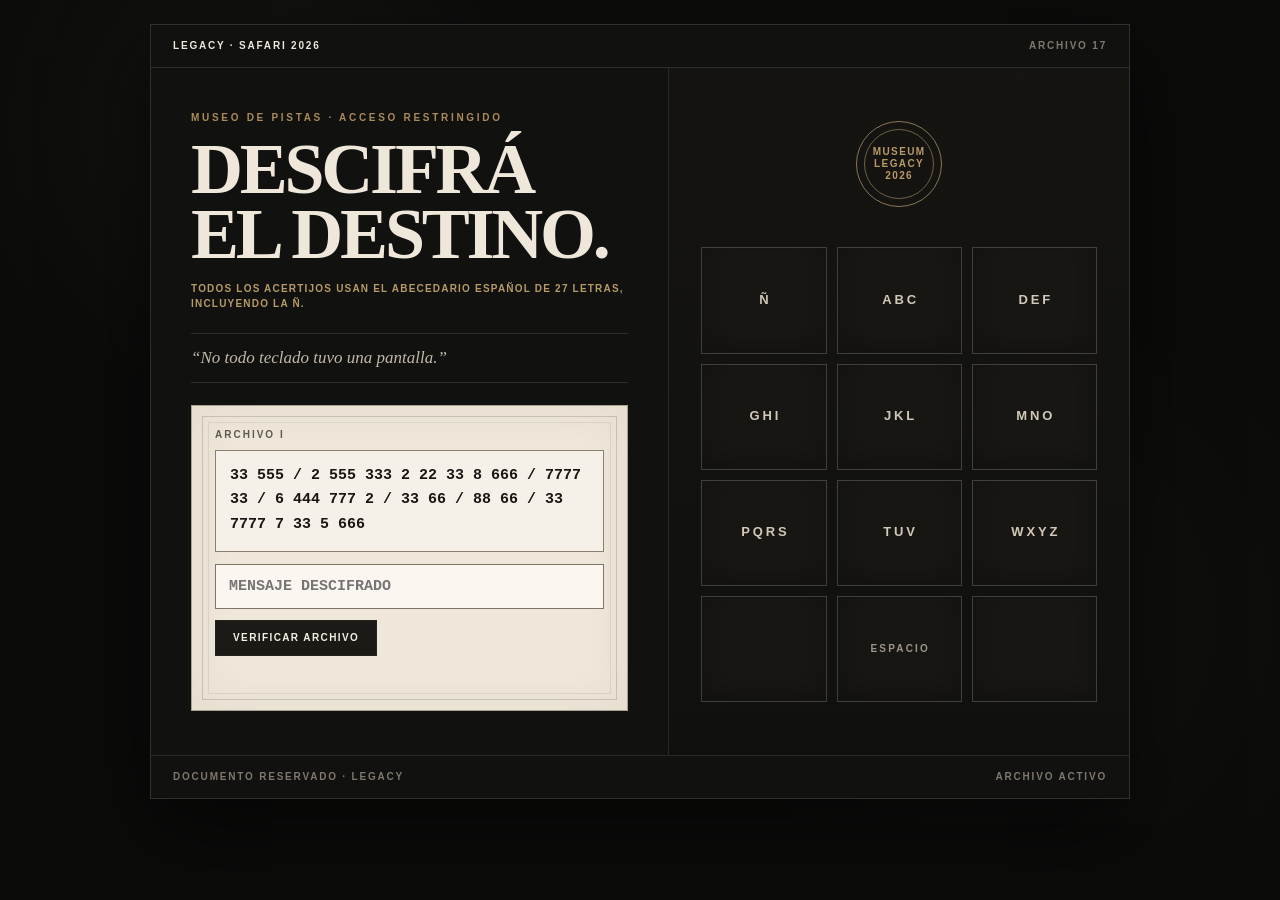
==== comodin-cifrado/index.html @ 9d167f54 "Move Legacy puzzle to aesthetic comodin-cifrado URL" ====
<!DOCTYPE html>
<html lang="es">
<head>
<meta charset="UTF-8" />
<meta name="viewport" content="width=device-width, initial-scale=1.0" />
<meta name="theme-color" content="#0b0b0a" />
<meta name="robots" content="noindex,nofollow,noarchive,nosnippet,noimageindex" />
<meta name="googlebot" content="noindex,nofollow,noarchive,nosnippet,noimageindex" />
<meta name="bingbot" content="noindex,nofollow,noarchive,nosnippet,noimageindex" />
<meta name="referrer" content="no-referrer" />
<title>Archivo 17</title>
<style>
:root{--paper:#eee7da;--gold:#a98b58;--ink:#171613;--dark:#0b0b0a}
*{box-sizing:border-box}html,body{margin:0;min-height:100%;font-family:Georgia,"Times New Roman",serif;background:#0b0b0a;color:var(--paper)}
body{display:flex;align-items:center;justify-content:center;padding:24px;background:radial-gradient(circle at 20% 15%,rgba(255,255,255,.035),transparent 24%),radial-gradient(circle at 80% 75%,rgba(255,255,255,.025),transparent 28%),#0b0b0a}
.shell{width:min(980px,100%);border:1px solid rgba(255,255,255,.13);background:#11110f;box-shadow:0 30px 80px rgba(0,0,0,.55)}
.topbar,.footer{display:flex;justify-content:space-between;gap:16px;align-items:center;padding:15px 22px;font:700 10px/1.2 Arial,sans-serif;letter-spacing:.18em;color:#7f786e;text-transform:uppercase}.topbar{border-bottom:1px solid rgba(255,255,255,.12)}.footer{border-top:1px solid rgba(255,255,255,.1)}.brand{color:#eee7da}
.grid{display:grid;grid-template-columns:1.06fr .94fr}.left{padding:44px 40px;border-right:1px solid rgba(255,255,255,.1)}.right{padding:38px 32px;background:linear-gradient(180deg,#151411,#10100e);display:flex;flex-direction:column;justify-content:center}
.eyebrow{font:700 10px/1.2 Arial,sans-serif;letter-spacing:.27em;color:var(--gold);text-transform:uppercase}h1{font-size:clamp(42px,7vw,72px);line-height:.9;margin:13px 0 14px;letter-spacing:-.045em}.alphabet-note{margin:0 0 22px;color:#b79a67;font:700 10px/1.5 Arial,sans-serif;letter-spacing:.12em;text-transform:uppercase}.hint{margin-bottom:22px;padding:14px 0;border-top:1px solid rgba(255,255,255,.12);border-bottom:1px solid rgba(255,255,255,.12)}.hint p{margin:0;color:#c2b8a8;font-size:17px;font-style:italic}
.card{background:var(--paper);color:var(--ink);border:1px solid #aaa08e;box-shadow:inset 0 0 45px rgba(120,90,45,.08);padding:23px;position:relative}.card:before,.card:after{content:"";position:absolute;inset:10px;border:1px solid rgba(40,35,28,.18);pointer-events:none}.card:after{inset:16px;border-color:rgba(40,35,28,.09)}
.stage{position:relative;z-index:1}.stage+.stage{display:none;margin-top:24px;padding-top:22px;border-top:1px solid #998f80}.stage.open{display:block;animation:rise .45s ease}.label{font:700 10px/1.2 Arial,sans-serif;letter-spacing:.2em;text-transform:uppercase;color:#5f594f;margin-bottom:9px}.code{padding:13px 14px;border:1px solid #8b806f;background:#f6f1e8;font:600 15px/1.65 "Courier New",monospace;word-break:break-word}.answer{width:100%;margin-top:12px;border:1px solid #7f7564;background:#fbf7f0;color:#1d1a16;padding:12px 13px;font:600 15px/1.3 "Courier New",monospace;outline:none;text-transform:uppercase}.answer:focus{border-color:#1d1a16;box-shadow:0 0 0 2px rgba(29,26,22,.1)}
.actions{display:flex;gap:10px;margin-top:11px;flex-wrap:wrap}button{appearance:none;border:1px solid #25231e;background:#1b1a17;color:#f4eee3;padding:12px 17px;font:700 10px/1 Arial,sans-serif;letter-spacing:.14em;text-transform:uppercase;cursor:pointer}.feedback{min-height:20px;margin-top:11px;font:700 10px/1.4 Arial,sans-serif;letter-spacing:.1em;text-transform:uppercase;color:#6f675d}.feedback.ok{color:#58633e}.feedback.bad{color:#8a4f49}
.mirror-wrap{position:relative;padding:16px 14px;border:1px solid #8b806f;background:#f6f1e8;text-align:center}.mirror-code{font:700 19px/1.6 "Courier New",monospace;letter-spacing:.08em;word-break:break-word}.mirror-line{height:1px;background:linear-gradient(90deg,transparent,#9c8f7b,transparent);margin:10px 0}.mirror-mark{font:700 10px/1.6 Arial,sans-serif;letter-spacing:.22em;color:#867b6b;text-transform:uppercase}
.keypad{display:grid;grid-template-columns:repeat(3,1fr);gap:10px;margin-top:22px}.key{aspect-ratio:1.18/1;border:1px solid rgba(255,255,255,.18);display:flex;align-items:center;justify-content:center;background:#171613;box-shadow:inset 0 -8px 20px rgba(0,0,0,.23)}.letters{font:700 13px/1.45 Arial,sans-serif;letter-spacing:.22em;color:#d2c8b8;text-align:center;padding-left:.22em}.space .letters{font-size:10px;color:#9e9588}.seal{width:86px;height:86px;border:1px solid #8b7654;border-radius:50%;display:grid;place-items:center;margin:0 auto 18px;color:#b79a67;font:700 10px/1.2 Arial,sans-serif;letter-spacing:.14em;text-align:center;position:relative}.seal:before{content:"";position:absolute;inset:7px;border:1px solid #6f6047;border-radius:50%}
.success{display:none;margin-top:14px;padding:18px;border:1px solid #7c806c;background:#e8eadf;text-align:center}.success.show{display:block;animation:rise .45s ease}.success small{display:block;font:800 10px/1.2 Arial,sans-serif;letter-spacing:.18em;text-transform:uppercase;margin-bottom:7px;color:#5a6148}.success strong{font-size:26px}
@keyframes rise{from{opacity:0;transform:translateY(8px)}to{opacity:1;transform:none}}
@media(max-width:780px){body{padding:10px;align-items:flex-start}.grid{grid-template-columns:1fr}.left{border-right:0;border-bottom:1px solid rgba(255,255,255,.1);padding:30px 20px}.right{padding:28px 20px}h1{font-size:52px}.footer{flex-direction:column;align-items:flex-start}.topbar,.footer{padding-left:13px;padding-right:13px}}
@media(max-width:420px){h1{font-size:43px}.card{padding:17px}.code,.answer{font-size:13px}.letters{font-size:11px}.mirror-code{font-size:16px}button{width:100%}}
</style>
</head>
<body>
<main class="shell">
<div class="topbar"><div class="brand">LEGACY · SAFARI 2026</div><div>ARCHIVO 17</div></div>
<section class="grid">
<div class="left">
<div class="eyebrow">Museo de pistas · acceso restringido</div>
<h1>DESCIFRÁ<br>EL DESTINO.</h1>
<div class="alphabet-note">Todos los acertijos usan el abecedario español de 27 letras, incluyendo la Ñ.</div>
<div class="hint"><p>“No todo teclado tuvo una pantalla.”</p></div>
<div class="card">
<section class="stage" id="s1">
<div class="label">Archivo I</div>
<div class="code">33 555 / 2 555 333 2 22 33 8 666 / 7777 33 / 6 444 777 2 / 33 66 / 88 66 / 33 7777 7 33 5 666</div>
<input id="a1" class="answer" autocomplete="off" spellcheck="false" placeholder="MENSAJE DESCIFRADO" />
<div class="actions"><button id="b1" type="button">Verificar archivo</button></div><div id="f1" class="feedback"></div>
</section>
<section class="stage" id="s2">
<div class="label">Archivo II · Espejo</div>
<div class="mirror-wrap">
<div class="mirror-code">IVGILXVWV GIVH B OVV ZO IVEVH</div>
<div class="mirror-line"></div>
<div class="mirror-mark">A → Z &nbsp;&nbsp; B → Y</div>
</div>
<input id="a2" class="answer" autocomplete="off" spellcheck="false" placeholder="MENSAJE DESCIFRADO" />
<div class="actions"><button id="b2" type="button">Verificar archivo</button></div><div id="f2" class="feedback"></div>
</section>
<section class="stage" id="s3">
<div class="label">Archivo III</div>
<div class="code">VRLUBN</div>
<input id="a3" class="answer" autocomplete="off" spellcheck="false" placeholder="DESTINO FINAL" />
<div class="actions"><button id="b3" type="button">Abrir destino</button></div><div id="f3" class="feedback"></div>
<div id="success" class="success"><small>Destino desbloqueado</small><strong id="destination"></strong></div>
</section>
</div>
</div>
<aside class="right">
<div class="seal">MUSEUM<br>LEGACY<br>2026</div>
<div class="keypad" aria-label="Clave visual del teclado antiguo">
<div class="key"><div class="letters">Ñ</div></div>
<div class="key"><div class="letters">ABC</div></div>
<div class="key"><div class="letters">DEF</div></div>
<div class="key"><div class="letters">GHI</div></div>
<div class="key"><div class="letters">JKL</div></div>
<div class="key"><div class="letters">MNO</div></div>
<div class="key"><div class="letters">PQRS</div></div>
<div class="key"><div class="letters">TUV</div></div>
<div class="key"><div class="letters">WXYZ</div></div>
<div class="key" aria-hidden="true"></div>
<div class="key space"><div class="letters">ESPACIO</div></div>
<div class="key" aria-hidden="true"></div>
</div>
</aside>
</section>
<div class="footer"><span>Documento reservado · Legacy</span><span>Archivo activo</span></div>
</main>
<script>
const H1='f5ad1cf3dd5feb319c819efd8ecd264b9064da490316dc0e8a59ee8557a974ba';
const H2='f0b74395581d2ace228d70b8020c7bcf111e959180519ef5841af71b463b76ee';
const H3='72b782dcd11005b0de19cc752598fbd421abee56d71b6a2a2f33c7d517015509';
function norm(v){return String(v||'').normalize('NFD').replace(/[\u0300-\u036f]/g,'').toUpperCase().replace(/[^A-ZÑ0-9]+/g,' ').trim()}
async function hash(v){const b=new TextEncoder().encode(norm(v));const h=await crypto.subtle.digest('SHA-256',b);return Array.from(new Uint8Array(h)).map(x=>x.toString(16).padStart(2,'0')).join('')}
async function check(input,expected,feedback){const i=document.getElementById(input),f=document.getElementById(feedback);const ok=(await hash(i.value))===expected;f.className='feedback '+(ok?'ok':'bad');f.textContent=ok?'CORRECTO · SIGUIENTE ARCHIVO DESBLOQUEADO':'NO COINCIDE · REVISÁ EL CÓDIGO';return ok}
function openStage(id,input){document.getElementById(id).classList.add('open');setTimeout(()=>document.getElementById(input).focus(),220)}
document.getElementById('b1').onclick=async()=>{if(await check('a1',H1,'f1'))openStage('s2','a2')};
document.getElementById('b2').onclick=async()=>{if(await check('a2',H2,'f2'))openStage('s3','a3')};
document.getElementById('b3').onclick=async()=>{if(await check('a3',H3,'f3')){document.getElementById('f3').className='feedback ok';document.getElementById('f3').textContent='CORRECTO · DESTINO DESBLOQUEADO';const nums=[75,89,82,73,79,83];document.getElementById('destination').textContent=String.fromCharCode(...nums);document.getElementById('success').classList.add('show')}};
[['a1','b1'],['a2','b2'],['a3','b3']].forEach(([a,b])=>document.getElementById(a).addEventListener('keydown',e=>{if(e.key==='Enter')document.getElementById(b).click()}));
</script>
</body>
</html>
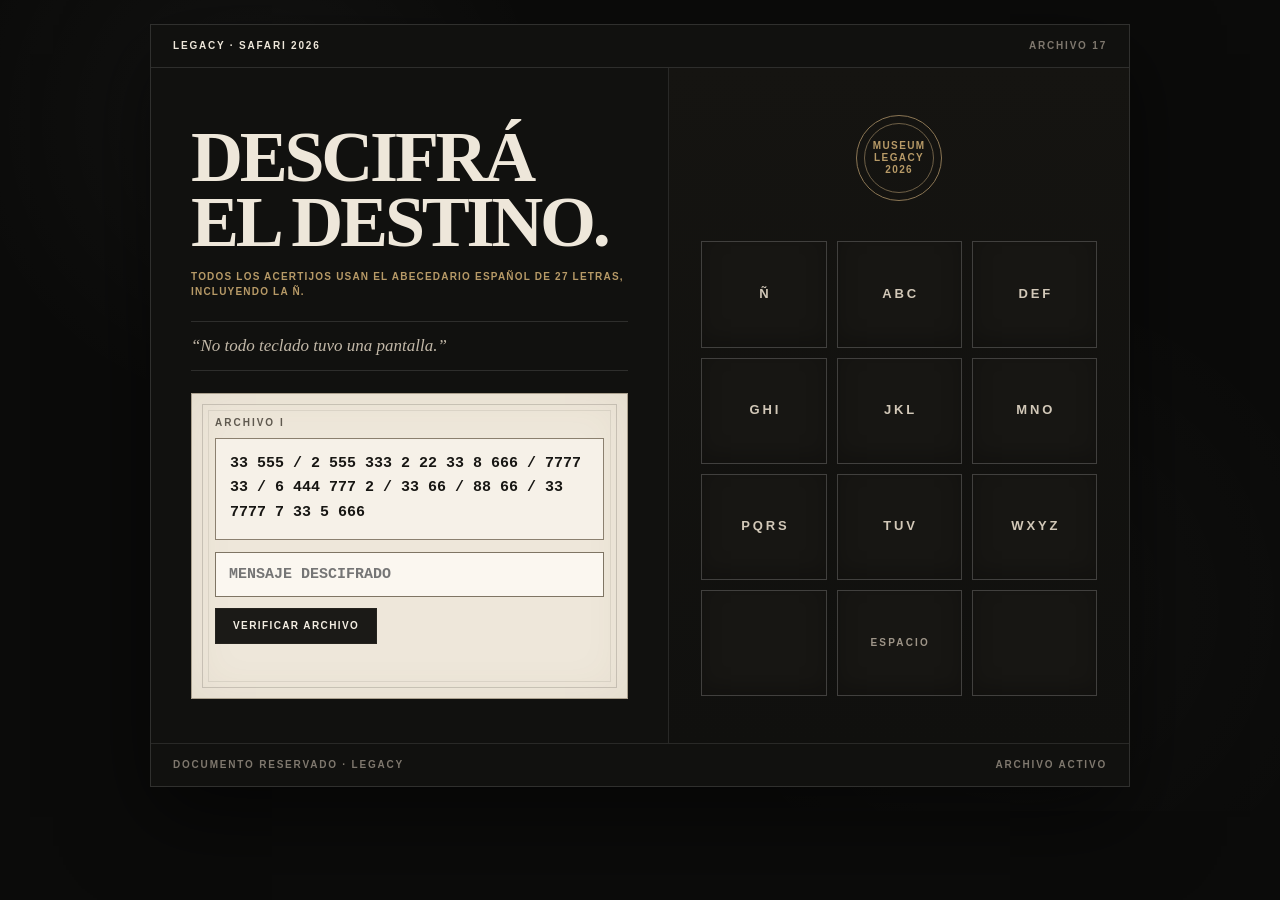
==== commit 06fb8970: "Remove restricted museum label" ====
--- a/comodin-cifrado/index.html
+++ b/comodin-cifrado/index.html
@@ -33,7 +33,7 @@
 <div class="topbar"><div class="brand">LEGACY · SAFARI 2026</div><div>ARCHIVO 17</div></div>
 <section class="grid">
 <div class="left">
-<div class="eyebrow">Museo de pistas · acceso restringido</div>
+
 <h1>DESCIFRÁ<br>EL DESTINO.</h1>
 <div class="alphabet-note">Todos los acertijos usan el abecedario español de 27 letras, incluyendo la Ñ.</div>
 <div class="hint"><p>“No todo teclado tuvo una pantalla.”</p></div>
@@ -49,7 +49,7 @@
 <div class="mirror-wrap">
 <div class="mirror-code">IVGILXVWV GIVH B OVV ZO IVEVH</div>
 <div class="mirror-line"></div>
-<div class="mirror-mark">A → Z &nbsp;&nbsp; B → Y</div>
+<div class="mirror-mark">A → Z</div>
 </div>
 <input id="a2" class="answer" autocomplete="off" spellcheck="false" placeholder="MENSAJE DESCIFRADO" />
 <div class="actions"><button id="b2" type="button">Verificar archivo</button></div><div id="f2" class="feedback"></div>
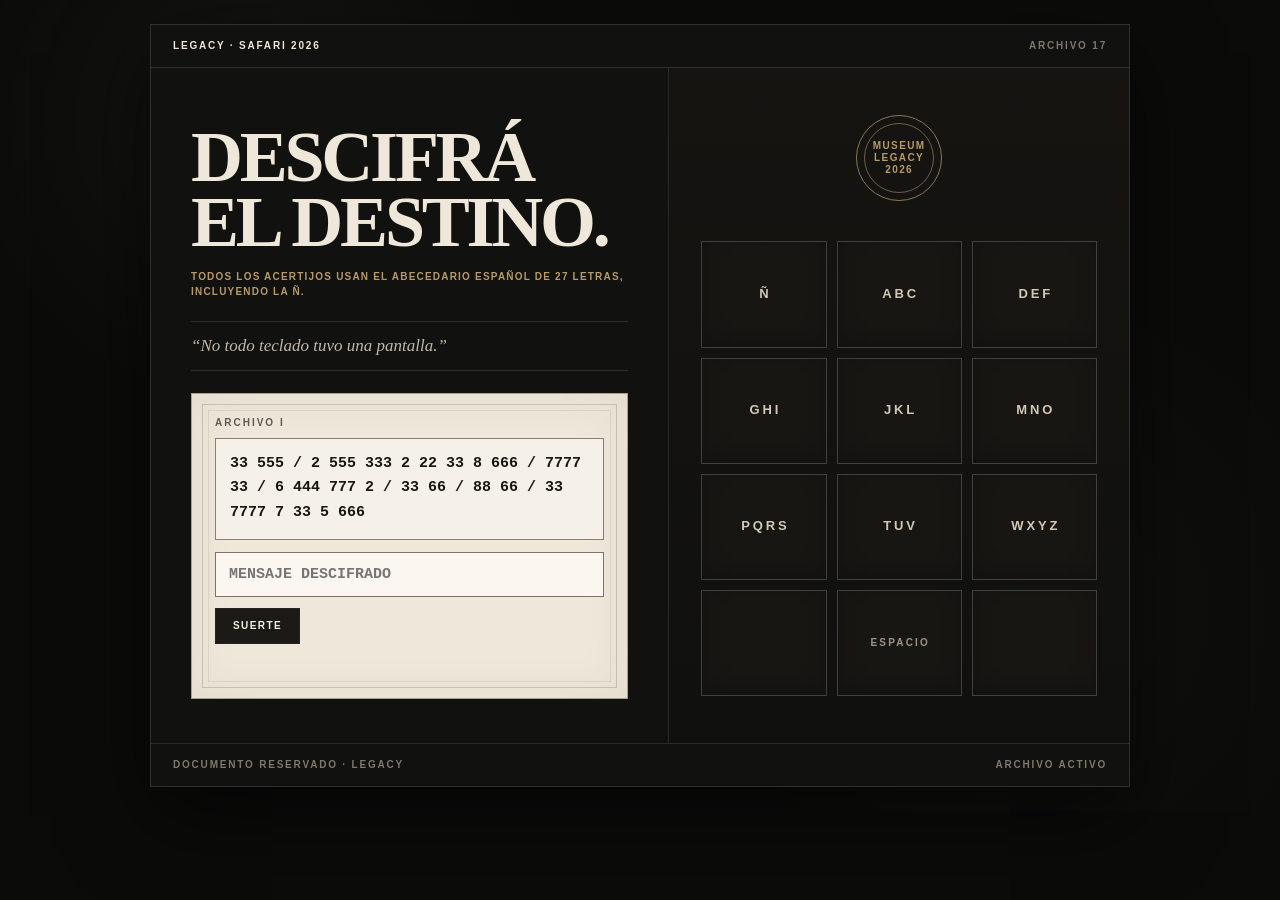
==== commit 613ce260: "Remove museum label and rename first button to SUERTE" ====
--- a/comodin-cifrado/index.html
+++ b/comodin-cifrado/index.html
@@ -42,7 +42,7 @@
 <div class="label">Archivo I</div>
 <div class="code">33 555 / 2 555 333 2 22 33 8 666 / 7777 33 / 6 444 777 2 / 33 66 / 88 66 / 33 7777 7 33 5 666</div>
 <input id="a1" class="answer" autocomplete="off" spellcheck="false" placeholder="MENSAJE DESCIFRADO" />
-<div class="actions"><button id="b1" type="button">Verificar archivo</button></div><div id="f1" class="feedback"></div>
+<div class="actions"><button id="b1" type="button">SUERTE</button></div><div id="f1" class="feedback"></div>
 </section>
 <section class="stage" id="s2">
 <div class="label">Archivo II · Espejo</div>
